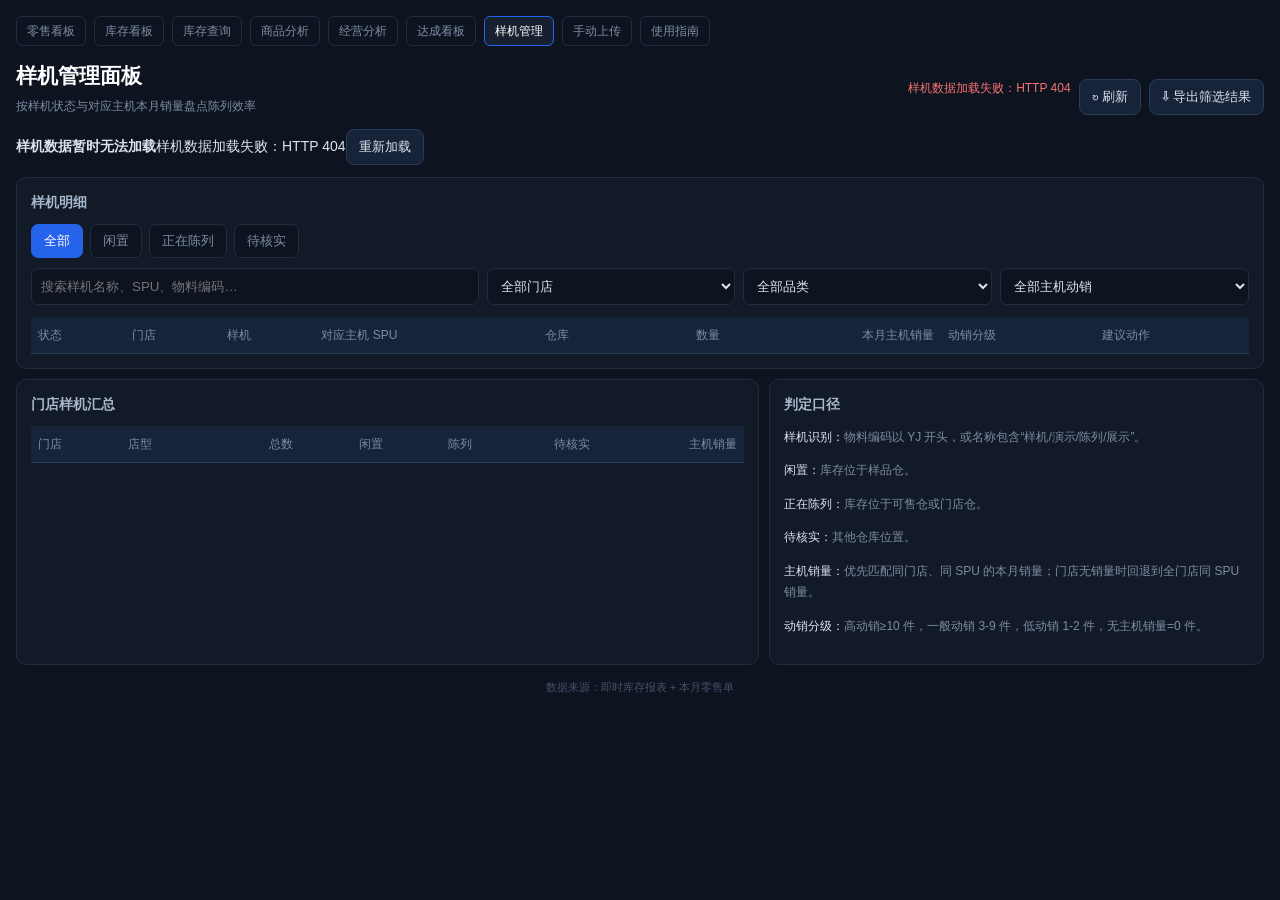
==== demo.html @ ee885b03 "Publish demo management dashboard" ====
<!doctype html>
<html lang="zh-CN">
<head>
<meta charset="utf-8"><meta name="viewport" content="width=device-width,initial-scale=1">
<title>样机管理看板</title>
<style>
*{box-sizing:border-box}body{margin:0;padding:16px;background:#0d1420;color:#dbe4f0;font:14px/1.5 "Microsoft YaHei","PingFang SC",sans-serif}.wrap{max-width:1440px;margin:auto}.nav{display:flex;gap:8px;flex-wrap:wrap;margin-bottom:14px}.nav a{color:#7d8ca3;text-decoration:none;padding:5px 10px;border:1px solid #1f2c42;border-radius:6px;font-size:12px}.nav a.cur,.nav a:hover{color:#fff;background:#16202f;border-color:#2563eb}.header{display:flex;justify-content:space-between;align-items:flex-end;gap:14px;flex-wrap:wrap;margin-bottom:14px}.header h1{margin:0;color:#fff;font-size:21px}.sub{color:#7d8ca3;font-size:12px;margin-top:5px}.actions{display:flex;gap:8px;flex-wrap:wrap}.btn{border:1px solid #2a3b55;background:#172338;color:#dbe4f0;border-radius:8px;padding:8px 12px;cursor:pointer}.btn:hover{border-color:#60a5fa;color:#fff}.kpis{display:grid;grid-template-columns:repeat(5,1fr);gap:10px;margin-bottom:12px}.kpi,.card{background:#121a28;border:1px solid #1f2c42;border-radius:10px}.kpi{padding:12px 14px}.kpi .label{color:#7d8ca3;font-size:12px}.kpi .value{color:#fff;font-size:24px;font-weight:700;margin-top:3px}.kpi .note{color:#5c6b82;font-size:11px}.idle{color:#f59e0b!important}.display{color:#34d399!important}.verify{color:#f87171!important}.card{padding:14px;margin-top:10px}.card h2{font-size:14px;color:#a8b8cc;margin:0 0 11px}.tools{display:grid;grid-template-columns:1.8fr 1fr 1fr 1fr;gap:8px;margin-bottom:12px}.tools input,.tools select{width:100%;background:#0d1420;color:#dbe4f0;border:1px solid #1f2c42;border-radius:7px;padding:9px;outline:none}.tools input:focus,.tools select:focus{border-color:#2563eb}.tabs{display:flex;gap:7px;flex-wrap:wrap;margin-bottom:10px}.tabs button{background:#0d1420;color:#7d8ca3;border:1px solid #1f2c42;border-radius:7px;padding:7px 12px;cursor:pointer}.tabs button.active{background:#2563eb;border-color:#2563eb;color:#fff}.status{font-size:12px;color:#7d8ca3;margin-left:auto}.table-wrap{overflow:auto;max-height:620px}table{width:100%;border-collapse:collapse;min-width:960px;font-size:12px}th{position:sticky;top:0;background:#172338;color:#7d8ca3;font-weight:400;text-align:left;padding:9px 7px;border-bottom:1px solid #2a3b55;white-space:nowrap}td{padding:8px 7px;border-bottom:1px solid #182234;color:#c4d0e0;vertical-align:top}td.num,th.num{text-align:right;font-variant-numeric:tabular-nums}.pill{display:inline-block;border-radius:999px;padding:2px 7px;font-size:11px;white-space:nowrap}.pill.idle{background:#4a3312}.pill.display{background:#123e35}.pill.verify{background:#4a2025}.action{color:#f2bc6b}.action.good{color:#7ee2bf}.summary-grid{display:grid;grid-template-columns:1.5fr 1fr;gap:10px}.summary-table{min-width:600px}.empty{text-align:center;color:#7d8ca3;padding:28px}.hidden{display:none!important}.rules{color:#7d8ca3;font-size:12px;line-height:1.8}.rules b{color:#dbe4f0;font-weight:500}.foot{color:#43516a;text-align:center;font-size:11px;margin:14px 0}.error{color:#f87171}.loading{color:#60a5fa}@media(max-width:900px){.kpis{grid-template-columns:repeat(3,1fr)}.tools{grid-template-columns:1fr 1fr}.summary-grid{grid-template-columns:1fr}}@media(max-width:560px){body{padding:10px}.kpis{grid-template-columns:repeat(2,1fr)}.tools{grid-template-columns:1fr}.header h1{font-size:18px}}
</style>
</head>
<body><main class="wrap">
<nav class="nav">
  <a href="index.html">零售看板</a><a href="inventory.html">库存看板</a><a href="stock.html">库存查询</a><a href="product.html">商品分析</a><a href="insights.html">经营分析</a><a href="target.html">达成看板</a><a href="demo.html" class="cur">样机管理</a><a href="upload.html">手动上传</a><a href="guide.html">使用指南</a>
</nav>
<header class="header"><div><h1>样机管理面板</h1><div class="sub">按样机状态与对应主机本月销量盘点陈列效率</div></div><div class="actions"><span class="status" id="status">正在加载样机数据…</span><button class="btn" id="refresh" type="button">↻ 刷新</button><button class="btn" id="export" type="button">⇩ 导出筛选结果</button></div></header>
<div class="loading-panel" id="loadingPanel"><strong id="loadingTitle">正在加载样机数据</strong><span id="loadingText">首次加载需要读取样机明细，完成后浏览器会缓存数据。</span><button class="btn" id="retryLoad" type="button">重新加载</button></div><section class="kpis" id="kpis"></section>
<section class="card"><h2>样机明细</h2><div class="tabs" role="group" aria-label="样机状态"><button class="active" data-state="全部" type="button">全部</button><button data-state="闲置" type="button">闲置</button><button data-state="正在陈列" type="button">正在陈列</button><button data-state="待核实" type="button">待核实</button><span class="status" id="count"></span></div><div class="tools"><input id="search" type="search" placeholder="搜索样机名称、SPU、物料编码…"><select id="store"><option value="">全部门店</option></select><select id="cat"><option value="">全部品类</option></select><select id="salesClass"><option value="">全部主机动销</option><option>高动销</option><option>一般动销</option><option>低动销</option><option>无主机销量</option></select></div><div class="table-wrap"><table><thead><tr><th>状态</th><th>门店</th><th>样机</th><th>对应主机 SPU</th><th>仓库</th><th class="num">数量</th><th class="num">本月主机销量</th><th>动销分级</th><th>建议动作</th></tr></thead><tbody id="rows"></tbody></table><div class="empty hidden" id="empty">没有符合条件的样机。</div></div></section>
<section class="summary-grid"><section class="card"><h2>门店样机汇总</h2><div class="table-wrap"><table class="summary-table"><thead><tr><th>门店</th><th>店型</th><th class="num">总数</th><th class="num">闲置</th><th class="num">陈列</th><th class="num">待核实</th><th class="num">主机销量</th></tr></thead><tbody id="storeRows"></tbody></table></div></section><section class="card"><h2>判定口径</h2><div class="rules"><p><b>样机识别：</b>物料编码以 YJ 开头，或名称包含“样机/演示/陈列/展示”。</p><p><b>闲置：</b>库存位于样品仓。</p><p><b>正在陈列：</b>库存位于可售仓或门店仓。</p><p><b>待核实：</b>其他仓库位置。</p><p><b>主机销量：</b>优先匹配同门店、同 SPU 的本月销量；门店无销量时回退到全门店同 SPU 销量。</p><p><b>动销分级：</b>高动销≥10 件，一般动销 3-9 件，低动销 1-2 件，无主机销量=0 件。</p></div></section></section>
<div class="foot" id="foot">数据来源：即时库存报表 + 本月零售单</div>
</main>
<script>
let DATA=null, state='全部';
const $=s=>document.querySelector(s);
const esc=v=>String(v??'').replace(/[&<>"']/g,c=>({'&':'&amp;','<':'&lt;','>':'&gt;','"':'&quot;',"'":'&#39;'}[c]));
function stateClass(v){return v==='闲置'?'idle':v==='正在陈列'?'display':'verify'}
function renderKpis(){const k=DATA.kpi; $('#kpis').innerHTML=[['样机总数',k.样机总数,'当前库存样机'],['闲置样机数',k.闲置样机数,'位于样品仓','idle'],['正在陈列',k.陈列样机数,'位于可售仓/门店仓','display'],['待核实',k.待核实样机数,'仓库位置需确认','verify'],['涉及门店',k.涉及门店数,'有样机记录的门店']].map(x=>`<div class="kpi"><div class="label">${x[0]}</div><div class="value ${x[3]||''}">${x[1].toLocaleString()}</div><div class="note">${x[2]}</div></div>`).join('')}
function filtered(){const q=$('#search').value.trim().toLowerCase(), st=$('#store').value, cat=$('#cat').value, sc=$('#salesClass').value; return DATA.rows.filter(r=>(state==='全部'||r.state===state)&&(!st||r.store===st)&&(!cat||r.cat===cat)&&(!sc||r.salesClass===sc)&&(!q||[r.store,r.name,r.sku,r.hostSpu,r.warehouse].join(' ').toLowerCase().includes(q)))}
function renderRows(){const list=filtered(); $('#count').textContent=`${list.length} 条明细`; $('#rows').innerHTML=list.map(r=>`<tr><td><span class="pill ${stateClass(r.state)}">${esc(r.state)}</span></td><td>${esc(r.store)}<br><small>${esc(r.storeType)}</small></td><td title="${esc(r.sku)}">${esc(r.name)}<br><small>${esc(r.sku)}</small></td><td>${esc(r.hostSpu)}<br><small>${esc(r.cat)}</small></td><td>${esc(r.warehouse)}</td><td class="num">${r.qty}</td><td class="num">${r.hostSalesMtd.toLocaleString()}</td><td>${esc(r.salesClass)}</td><td class="action ${r.action==='保持观察'?'good':''}">${esc(r.action)}</td></tr>`).join(''); $('#empty').classList.toggle('hidden',list.length>0)}
function renderStoreSummary(){const list=DATA.storeSummary.filter(r=>!$('#store').value||r.store===$('#store').value); $('#storeRows').innerHTML=list.map(r=>`<tr><td>${esc(r.store)}</td><td>${esc(r.storeType)}</td><td class="num">${r.total}</td><td class="num idle">${r.idle}</td><td class="num display">${r.display}</td><td class="num verify">${r.verify}</td><td class="num">${r.hostSales.toLocaleString()}</td></tr>`).join('')||'<tr><td colspan="7" class="empty">暂无门店汇总</td></tr>'}
function setupFilters(){const stores=[...new Set(DATA.rows.map(r=>r.store))].sort(), cats=[...new Set(DATA.rows.map(r=>r.cat))].sort(); stores.forEach(v=>$('#store').insertAdjacentHTML('beforeend',`<option value="${esc(v)}">${esc(v)}</option>`)); cats.forEach(v=>$('#cat').insertAdjacentHTML('beforeend',`<option value="${esc(v)}">${esc(v)}</option>`)); document.querySelectorAll('[data-state]').forEach(b=>b.onclick=()=>{state=b.dataset.state;document.querySelectorAll('[data-state]').forEach(x=>x.classList.toggle('active',x===b));renderRows()}); ['search','store','cat','salesClass'].forEach(id=>$('#'+id).oninput=$('#'+id).onchange=()=>{renderRows();renderStoreSummary()})}
function exportRows(){const list=filtered();if(!list.length){alert('当前筛选没有数据');return}const cols=['状态','门店','店型','样机名称','物料编码','对应主机SPU','仓库','数量','本月主机销量','动销分级','建议动作'];const lines=[cols,...list.map(r=>[r.state,r.store,r.storeType,r.name,r.sku,r.hostSpu,r.warehouse,r.qty,r.hostSalesMtd,r.salesClass,r.action])].map(row=>row.map(v=>`"${String(v??'').replaceAll('"','""')}"`).join(','));const a=document.createElement('a');a.href=URL.createObjectURL(new Blob(['\\ufeff'+lines.join('\\n')],{type:'text/csv;charset=utf-8'}));a.download='样机管理筛选结果.csv';a.click()}
async function load(){const status=$('#status'),panel=$('#loadingPanel'),title=$('#loadingTitle'),text=$('#loadingText'),retry=$('#retryLoad');status.textContent='正在加载样机数据…';status.className='status loading';panel.style.display='block';title.textContent='正在加载样机数据';text.textContent='首次加载需要读取样机明细，完成后浏览器会缓存数据。';retry.style.display='none';const controller=new AbortController(),timer=setTimeout(()=>controller.abort(),60000);try{const r=await fetch('demo.json',{cache:'no-cache',signal:controller.signal});if(!r.ok)throw Error('HTTP '+r.status);DATA=await r.json();renderKpis();setupFilters();renderRows();renderStoreSummary();$('#foot').textContent=`库存快照：${DATA.snapshotAt} ｜ 销量周期：${DATA.period} ｜ 样机识别 ${DATA.rows.length} 条`;status.textContent='数据已更新';status.className='status';panel.style.display='none'}catch(e){const msg=e.name==='AbortError'?'数据加载超时，请检查中转服务后重试':('样机数据加载失败：'+e.message);status.textContent=msg;status.className='status error';title.textContent='样机数据暂时无法加载';text.textContent=msg;retry.style.display='inline-block'}finally{clearTimeout(timer)}}
$('#refresh').onclick=load;$('#retryLoad').onclick=load;$('#export').onclick=exportRows;load();
</script>
</body></html>
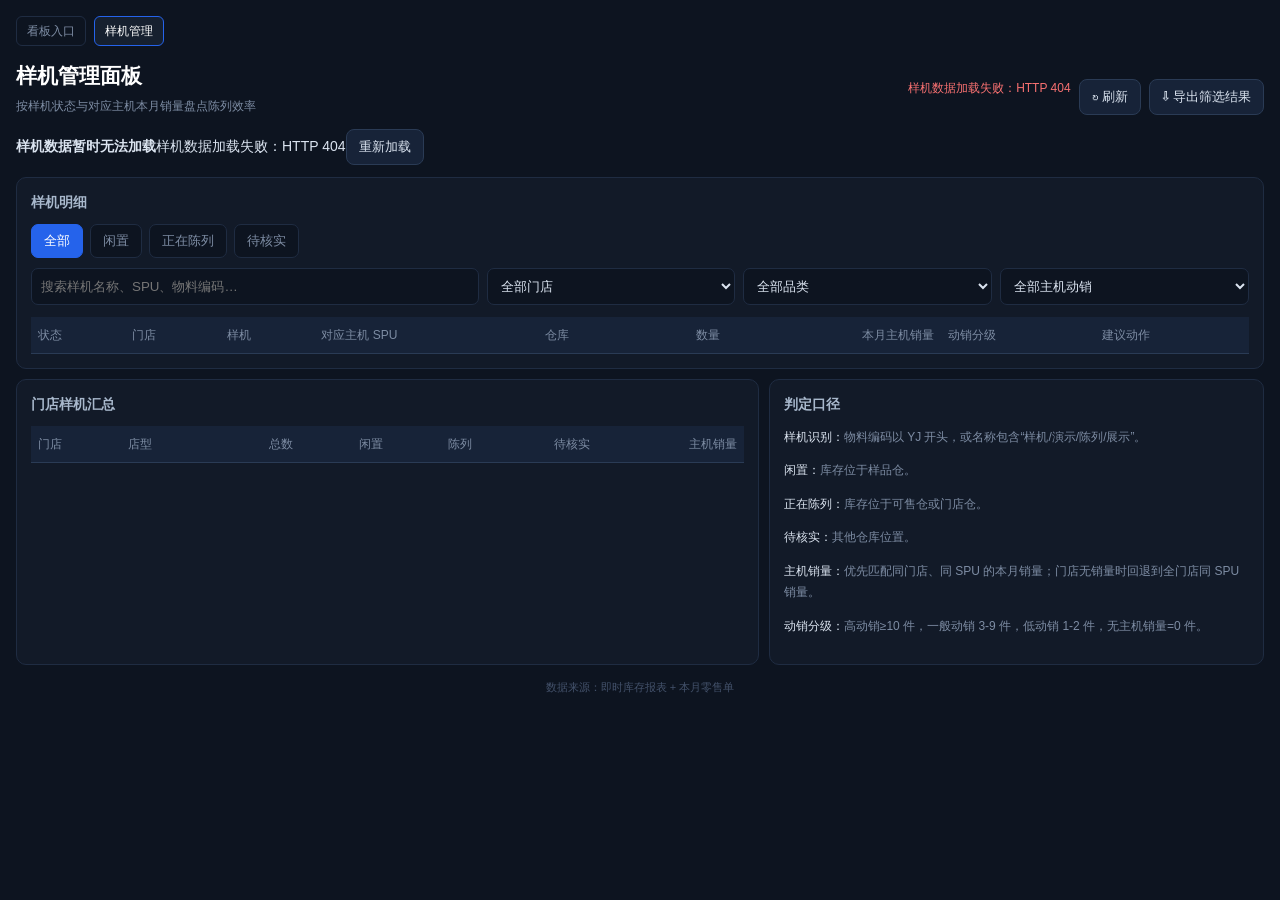
==== commit c4bec2dd: "Fix demo navigation and export" ====
--- a/demo.html
+++ b/demo.html
@@ -9,7 +9,7 @@
 </head>
 <body><main class="wrap">
 <nav class="nav">
-  <a href="index.html">零售看板</a><a href="inventory.html">库存看板</a><a href="stock.html">库存查询</a><a href="product.html">商品分析</a><a href="insights.html">经营分析</a><a href="target.html">达成看板</a><a href="demo.html" class="cur">样机管理</a><a href="upload.html">手动上传</a><a href="guide.html">使用指南</a>
+  <a href="index.html">看板入口</a><a href="demo.html" class="cur">样机管理</a>
 </nav>
 <header class="header"><div><h1>样机管理面板</h1><div class="sub">按样机状态与对应主机本月销量盘点陈列效率</div></div><div class="actions"><span class="status" id="status">正在加载样机数据…</span><button class="btn" id="refresh" type="button">↻ 刷新</button><button class="btn" id="export" type="button">⇩ 导出筛选结果</button></div></header>
 <div class="loading-panel" id="loadingPanel"><strong id="loadingTitle">正在加载样机数据</strong><span id="loadingText">首次加载需要读取样机明细，完成后浏览器会缓存数据。</span><button class="btn" id="retryLoad" type="button">重新加载</button></div><section class="kpis" id="kpis"></section>
@@ -27,7 +27,7 @@
 function renderRows(){const list=filtered(); $('#count').textContent=`${list.length} 条明细`; $('#rows').innerHTML=list.map(r=>`<tr><td><span class="pill ${stateClass(r.state)}">${esc(r.state)}</span></td><td>${esc(r.store)}<br><small>${esc(r.storeType)}</small></td><td title="${esc(r.sku)}">${esc(r.name)}<br><small>${esc(r.sku)}</small></td><td>${esc(r.hostSpu)}<br><small>${esc(r.cat)}</small></td><td>${esc(r.warehouse)}</td><td class="num">${r.qty}</td><td class="num">${r.hostSalesMtd.toLocaleString()}</td><td>${esc(r.salesClass)}</td><td class="action ${r.action==='保持观察'?'good':''}">${esc(r.action)}</td></tr>`).join(''); $('#empty').classList.toggle('hidden',list.length>0)}
 function renderStoreSummary(){const list=DATA.storeSummary.filter(r=>!$('#store').value||r.store===$('#store').value); $('#storeRows').innerHTML=list.map(r=>`<tr><td>${esc(r.store)}</td><td>${esc(r.storeType)}</td><td class="num">${r.total}</td><td class="num idle">${r.idle}</td><td class="num display">${r.display}</td><td class="num verify">${r.verify}</td><td class="num">${r.hostSales.toLocaleString()}</td></tr>`).join('')||'<tr><td colspan="7" class="empty">暂无门店汇总</td></tr>'}
 function setupFilters(){const stores=[...new Set(DATA.rows.map(r=>r.store))].sort(), cats=[...new Set(DATA.rows.map(r=>r.cat))].sort(); stores.forEach(v=>$('#store').insertAdjacentHTML('beforeend',`<option value="${esc(v)}">${esc(v)}</option>`)); cats.forEach(v=>$('#cat').insertAdjacentHTML('beforeend',`<option value="${esc(v)}">${esc(v)}</option>`)); document.querySelectorAll('[data-state]').forEach(b=>b.onclick=()=>{state=b.dataset.state;document.querySelectorAll('[data-state]').forEach(x=>x.classList.toggle('active',x===b));renderRows()}); ['search','store','cat','salesClass'].forEach(id=>$('#'+id).oninput=$('#'+id).onchange=()=>{renderRows();renderStoreSummary()})}
-function exportRows(){const list=filtered();if(!list.length){alert('当前筛选没有数据');return}const cols=['状态','门店','店型','样机名称','物料编码','对应主机SPU','仓库','数量','本月主机销量','动销分级','建议动作'];const lines=[cols,...list.map(r=>[r.state,r.store,r.storeType,r.name,r.sku,r.hostSpu,r.warehouse,r.qty,r.hostSalesMtd,r.salesClass,r.action])].map(row=>row.map(v=>`"${String(v??'').replaceAll('"','""')}"`).join(','));const a=document.createElement('a');a.href=URL.createObjectURL(new Blob(['\\ufeff'+lines.join('\\n')],{type:'text/csv;charset=utf-8'}));a.download='样机管理筛选结果.csv';a.click()}
+function exportRows(){const list=filtered();if(!list.length){alert('当前筛选没有数据');return}const cols=['状态','门店','店型','样机名称','物料编码','对应主机SPU','仓库','数量','本月主机销量','动销分级','建议动作'];const lines=[cols,...list.map(r=>[r.state,r.store,r.storeType,r.name,r.sku,r.hostSpu,r.warehouse,r.qty,r.hostSalesMtd,r.salesClass,r.action])].map(row=>row.map(v=>`"${String(v??'').replaceAll('"','""')}"`).join(','));const url=URL.createObjectURL(new Blob(['\\ufeff'+lines.join('\\n')],{type:'text/csv;charset=utf-8'}));const a=document.createElement('a');a.href=url;a.download='样机管理筛选结果.csv';document.body.appendChild(a);a.click();a.remove();setTimeout(()=>URL.revokeObjectURL(url),1000)}
 async function load(){const status=$('#status'),panel=$('#loadingPanel'),title=$('#loadingTitle'),text=$('#loadingText'),retry=$('#retryLoad');status.textContent='正在加载样机数据…';status.className='status loading';panel.style.display='block';title.textContent='正在加载样机数据';text.textContent='首次加载需要读取样机明细，完成后浏览器会缓存数据。';retry.style.display='none';const controller=new AbortController(),timer=setTimeout(()=>controller.abort(),60000);try{const r=await fetch('demo.json',{cache:'no-cache',signal:controller.signal});if(!r.ok)throw Error('HTTP '+r.status);DATA=await r.json();renderKpis();setupFilters();renderRows();renderStoreSummary();$('#foot').textContent=`库存快照：${DATA.snapshotAt} ｜ 销量周期：${DATA.period} ｜ 样机识别 ${DATA.rows.length} 条`;status.textContent='数据已更新';status.className='status';panel.style.display='none'}catch(e){const msg=e.name==='AbortError'?'数据加载超时，请检查中转服务后重试':('样机数据加载失败：'+e.message);status.textContent=msg;status.className='status error';title.textContent='样机数据暂时无法加载';text.textContent=msg;retry.style.display='inline-block'}finally{clearTimeout(timer)}}
 $('#refresh').onclick=load;$('#retryLoad').onclick=load;$('#export').onclick=exportRows;load();
 </script>
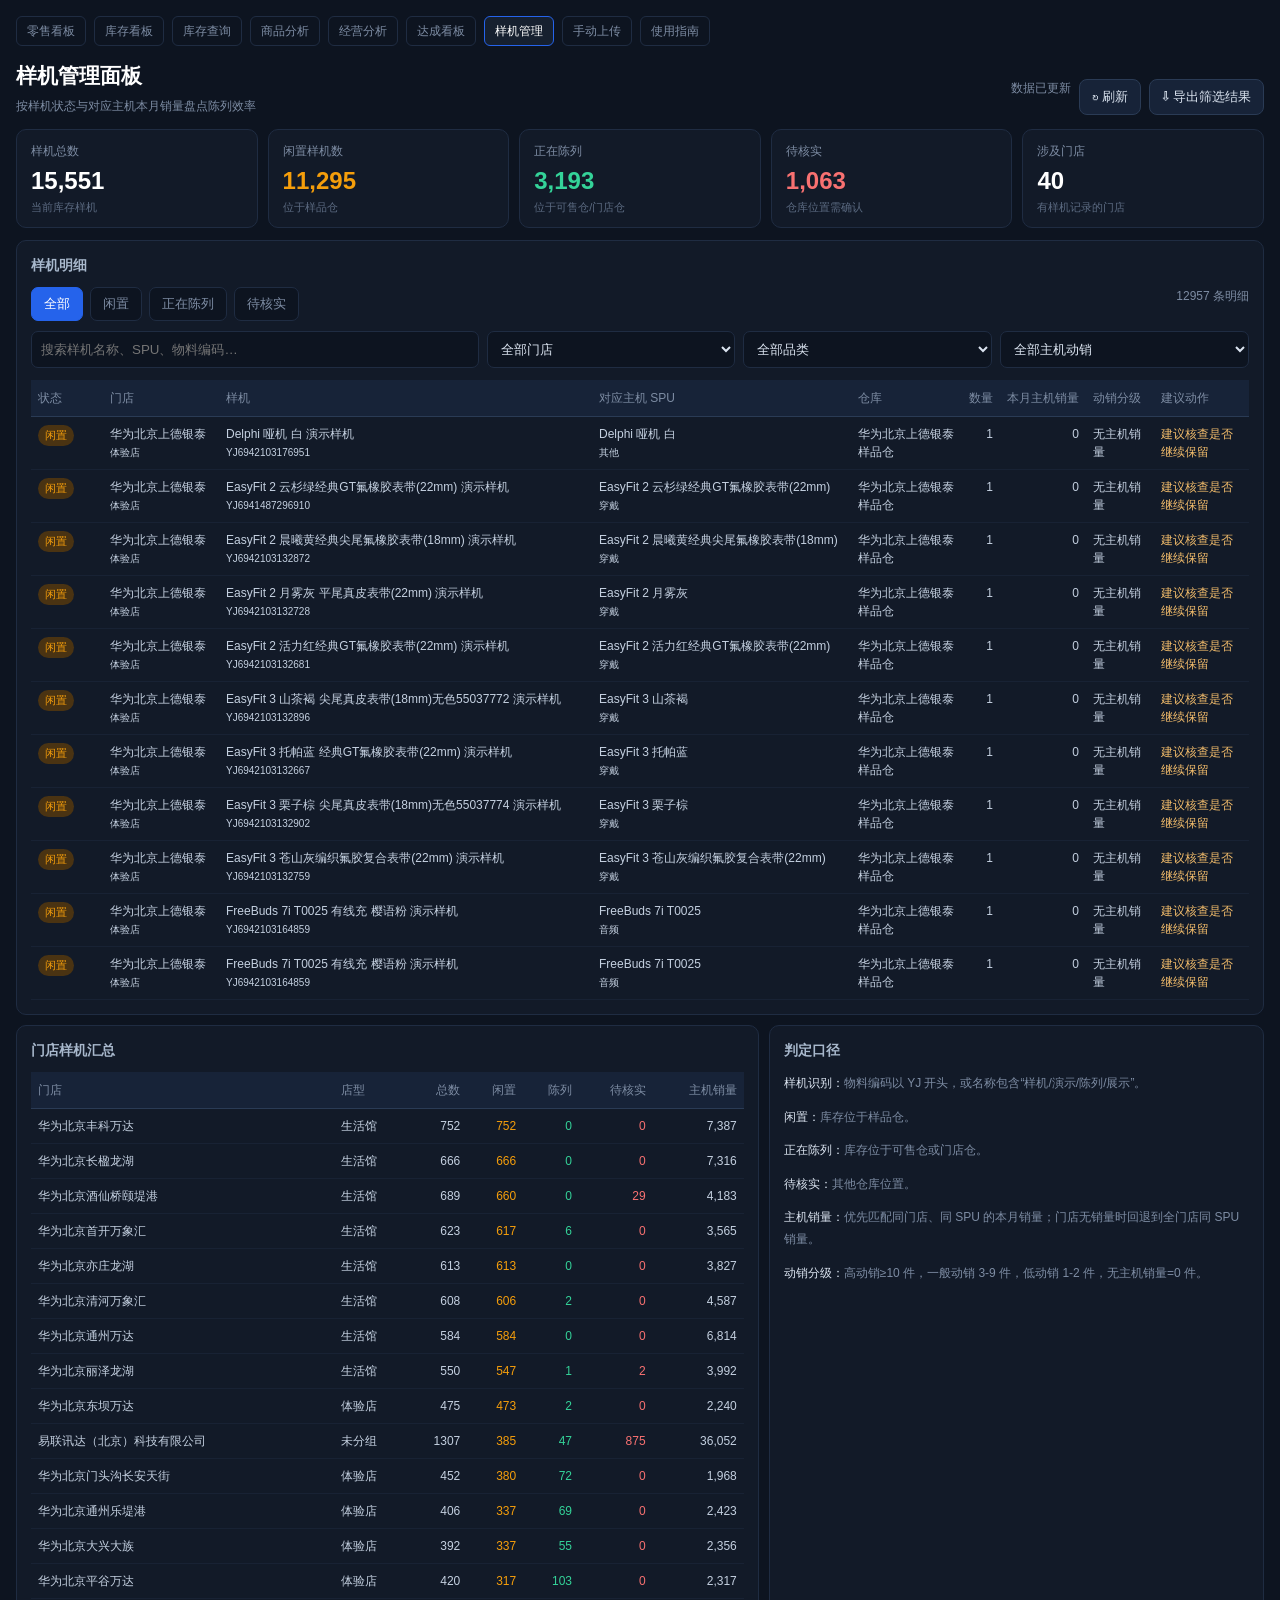
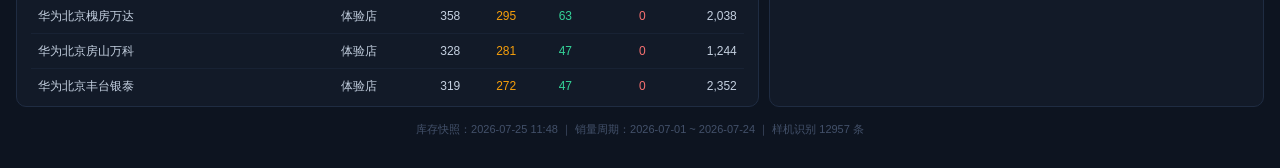
==== commit 12aeffb5: "Publish stable static dashboard snapshot" ====
--- a/demo.html
+++ b/demo.html
@@ -9,7 +9,7 @@
 </head>
 <body><main class="wrap">
 <nav class="nav">
-  <a href="index.html">看板入口</a><a href="demo.html" class="cur">样机管理</a>
+  <a href="index.html">零售看板</a><a href="inventory.html">库存看板</a><a href="stock.html">库存查询</a><a href="product.html">商品分析</a><a href="insights.html">经营分析</a><a href="target.html">达成看板</a><a href="demo.html" class="cur">样机管理</a><a href="upload.html">手动上传</a><a href="guide.html">使用指南</a>
 </nav>
 <header class="header"><div><h1>样机管理面板</h1><div class="sub">按样机状态与对应主机本月销量盘点陈列效率</div></div><div class="actions"><span class="status" id="status">正在加载样机数据…</span><button class="btn" id="refresh" type="button">↻ 刷新</button><button class="btn" id="export" type="button">⇩ 导出筛选结果</button></div></header>
 <div class="loading-panel" id="loadingPanel"><strong id="loadingTitle">正在加载样机数据</strong><span id="loadingText">首次加载需要读取样机明细，完成后浏览器会缓存数据。</span><button class="btn" id="retryLoad" type="button">重新加载</button></div><section class="kpis" id="kpis"></section>
@@ -27,7 +27,7 @@
 function renderRows(){const list=filtered(); $('#count').textContent=`${list.length} 条明细`; $('#rows').innerHTML=list.map(r=>`<tr><td><span class="pill ${stateClass(r.state)}">${esc(r.state)}</span></td><td>${esc(r.store)}<br><small>${esc(r.storeType)}</small></td><td title="${esc(r.sku)}">${esc(r.name)}<br><small>${esc(r.sku)}</small></td><td>${esc(r.hostSpu)}<br><small>${esc(r.cat)}</small></td><td>${esc(r.warehouse)}</td><td class="num">${r.qty}</td><td class="num">${r.hostSalesMtd.toLocaleString()}</td><td>${esc(r.salesClass)}</td><td class="action ${r.action==='保持观察'?'good':''}">${esc(r.action)}</td></tr>`).join(''); $('#empty').classList.toggle('hidden',list.length>0)}
 function renderStoreSummary(){const list=DATA.storeSummary.filter(r=>!$('#store').value||r.store===$('#store').value); $('#storeRows').innerHTML=list.map(r=>`<tr><td>${esc(r.store)}</td><td>${esc(r.storeType)}</td><td class="num">${r.total}</td><td class="num idle">${r.idle}</td><td class="num display">${r.display}</td><td class="num verify">${r.verify}</td><td class="num">${r.hostSales.toLocaleString()}</td></tr>`).join('')||'<tr><td colspan="7" class="empty">暂无门店汇总</td></tr>'}
 function setupFilters(){const stores=[...new Set(DATA.rows.map(r=>r.store))].sort(), cats=[...new Set(DATA.rows.map(r=>r.cat))].sort(); stores.forEach(v=>$('#store').insertAdjacentHTML('beforeend',`<option value="${esc(v)}">${esc(v)}</option>`)); cats.forEach(v=>$('#cat').insertAdjacentHTML('beforeend',`<option value="${esc(v)}">${esc(v)}</option>`)); document.querySelectorAll('[data-state]').forEach(b=>b.onclick=()=>{state=b.dataset.state;document.querySelectorAll('[data-state]').forEach(x=>x.classList.toggle('active',x===b));renderRows()}); ['search','store','cat','salesClass'].forEach(id=>$('#'+id).oninput=$('#'+id).onchange=()=>{renderRows();renderStoreSummary()})}
-function exportRows(){const list=filtered();if(!list.length){alert('当前筛选没有数据');return}const cols=['状态','门店','店型','样机名称','物料编码','对应主机SPU','仓库','数量','本月主机销量','动销分级','建议动作'];const lines=[cols,...list.map(r=>[r.state,r.store,r.storeType,r.name,r.sku,r.hostSpu,r.warehouse,r.qty,r.hostSalesMtd,r.salesClass,r.action])].map(row=>row.map(v=>`"${String(v??'').replaceAll('"','""')}"`).join(','));const url=URL.createObjectURL(new Blob(['\\ufeff'+lines.join('\\n')],{type:'text/csv;charset=utf-8'}));const a=document.createElement('a');a.href=url;a.download='样机管理筛选结果.csv';document.body.appendChild(a);a.click();a.remove();setTimeout(()=>URL.revokeObjectURL(url),1000)}
+function exportRows(){const list=filtered();if(!list.length){alert('当前筛选没有数据');return}const cols=['状态','门店','店型','样机名称','物料编码','对应主机SPU','仓库','数量','本月主机销量','动销分级','建议动作'];const lines=[cols,...list.map(r=>[r.state,r.store,r.storeType,r.name,r.sku,r.hostSpu,r.warehouse,r.qty,r.hostSalesMtd,r.salesClass,r.action])].map(row=>row.map(v=>`"${String(v??'').replaceAll('"','""')}"`).join(','));const a=document.createElement('a');a.href=URL.createObjectURL(new Blob(['\\ufeff'+lines.join('\\n')],{type:'text/csv;charset=utf-8'}));a.download='样机管理筛选结果.csv';a.click()}
 async function load(){const status=$('#status'),panel=$('#loadingPanel'),title=$('#loadingTitle'),text=$('#loadingText'),retry=$('#retryLoad');status.textContent='正在加载样机数据…';status.className='status loading';panel.style.display='block';title.textContent='正在加载样机数据';text.textContent='首次加载需要读取样机明细，完成后浏览器会缓存数据。';retry.style.display='none';const controller=new AbortController(),timer=setTimeout(()=>controller.abort(),60000);try{const r=await fetch('demo.json',{cache:'no-cache',signal:controller.signal});if(!r.ok)throw Error('HTTP '+r.status);DATA=await r.json();renderKpis();setupFilters();renderRows();renderStoreSummary();$('#foot').textContent=`库存快照：${DATA.snapshotAt} ｜ 销量周期：${DATA.period} ｜ 样机识别 ${DATA.rows.length} 条`;status.textContent='数据已更新';status.className='status';panel.style.display='none'}catch(e){const msg=e.name==='AbortError'?'数据加载超时，请检查中转服务后重试':('样机数据加载失败：'+e.message);status.textContent=msg;status.className='status error';title.textContent='样机数据暂时无法加载';text.textContent=msg;retry.style.display='inline-block'}finally{clearTimeout(timer)}}
 $('#refresh').onclick=load;$('#retryLoad').onclick=load;$('#export').onclick=exportRows;load();
 </script>
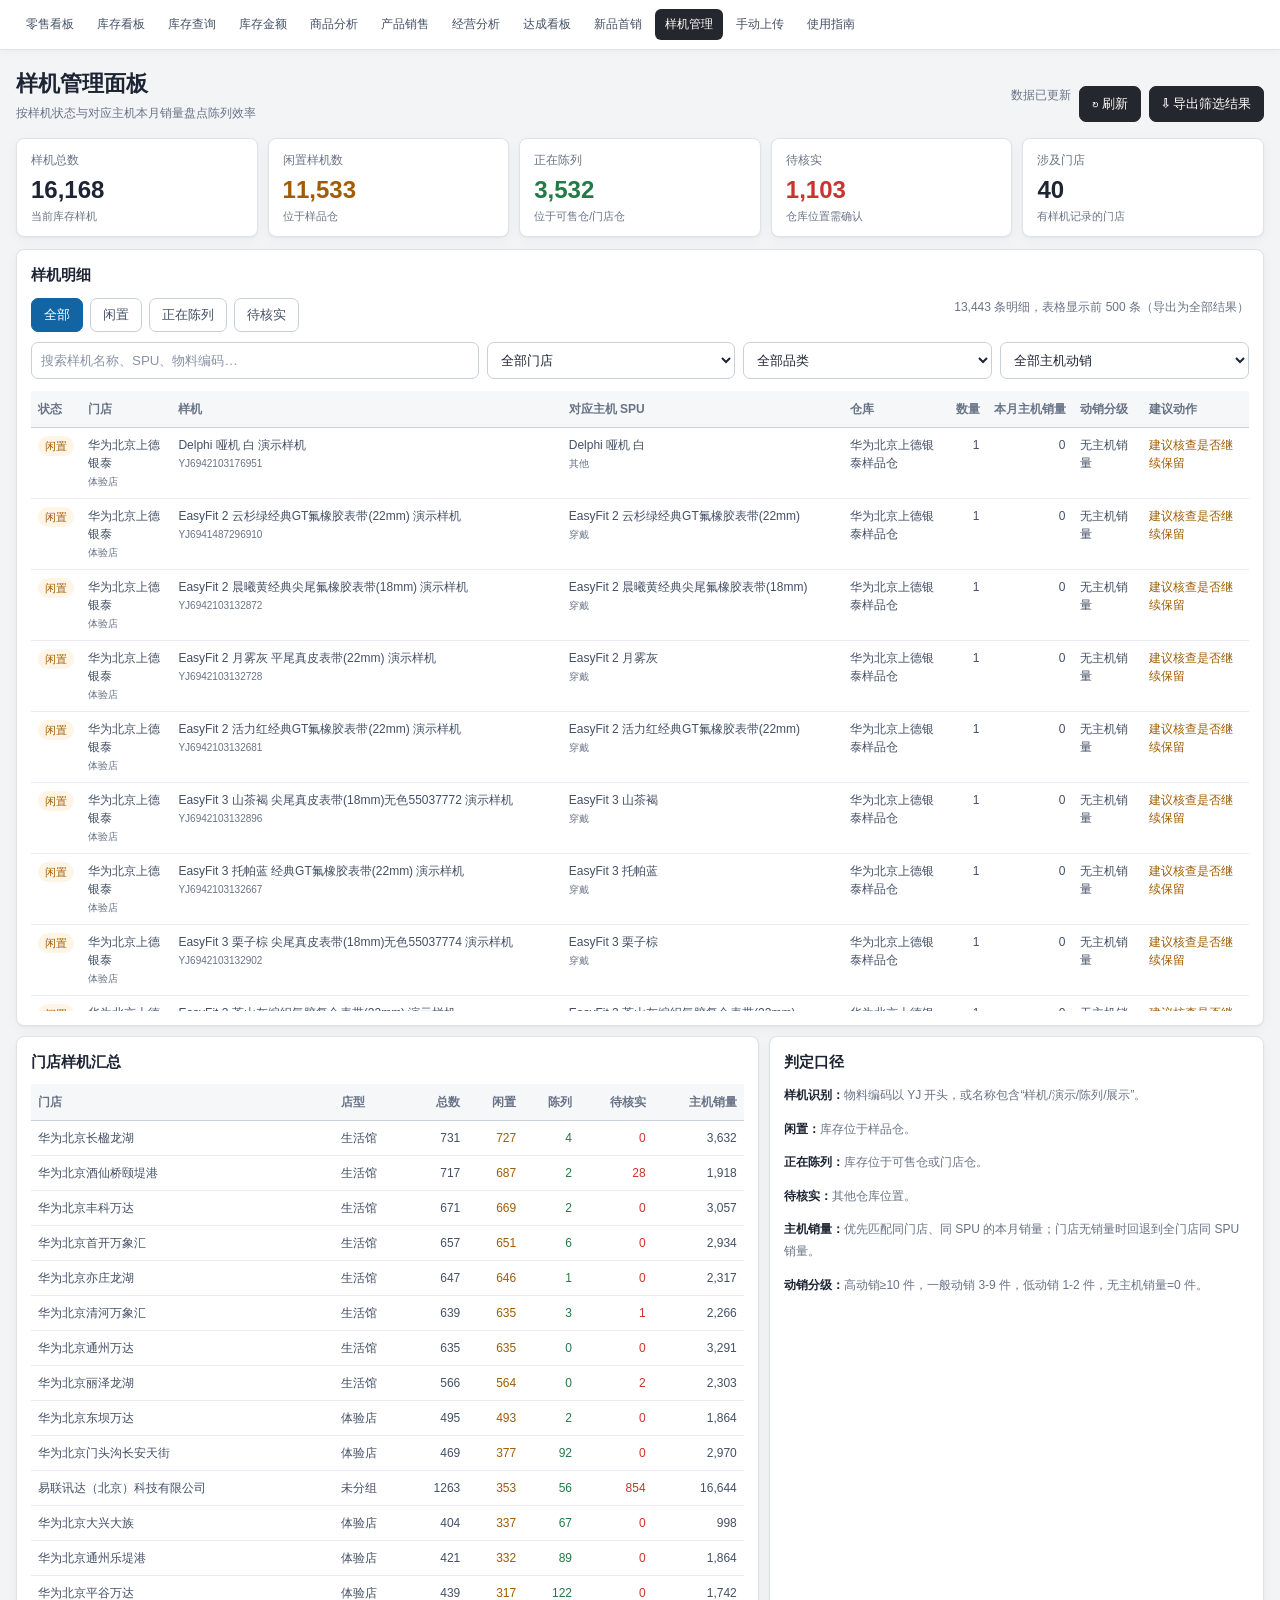
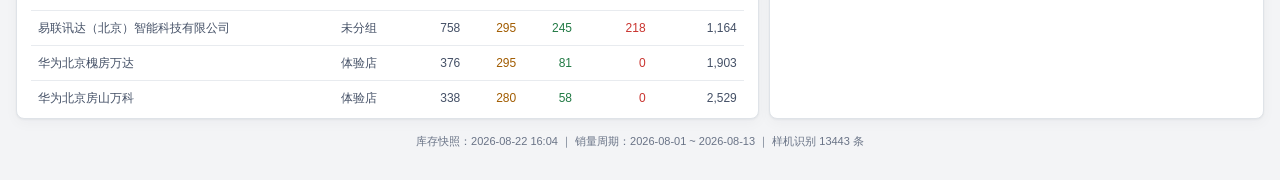
==== commit d5b1b287: "Publish current dashboard as stable read-only site" ====
--- a/demo.html
+++ b/demo.html
@@ -1,34 +1,37 @@
-<!doctype html>
-<html lang="zh-CN">
-<head>
-<meta charset="utf-8"><meta name="viewport" content="width=device-width,initial-scale=1">
-<title>样机管理看板</title>
-<style>
-*{box-sizing:border-box}body{margin:0;padding:16px;background:#0d1420;color:#dbe4f0;font:14px/1.5 "Microsoft YaHei","PingFang SC",sans-serif}.wrap{max-width:1440px;margin:auto}.nav{display:flex;gap:8px;flex-wrap:wrap;margin-bottom:14px}.nav a{color:#7d8ca3;text-decoration:none;padding:5px 10px;border:1px solid #1f2c42;border-radius:6px;font-size:12px}.nav a.cur,.nav a:hover{color:#fff;background:#16202f;border-color:#2563eb}.header{display:flex;justify-content:space-between;align-items:flex-end;gap:14px;flex-wrap:wrap;margin-bottom:14px}.header h1{margin:0;color:#fff;font-size:21px}.sub{color:#7d8ca3;font-size:12px;margin-top:5px}.actions{display:flex;gap:8px;flex-wrap:wrap}.btn{border:1px solid #2a3b55;background:#172338;color:#dbe4f0;border-radius:8px;padding:8px 12px;cursor:pointer}.btn:hover{border-color:#60a5fa;color:#fff}.kpis{display:grid;grid-template-columns:repeat(5,1fr);gap:10px;margin-bottom:12px}.kpi,.card{background:#121a28;border:1px solid #1f2c42;border-radius:10px}.kpi{padding:12px 14px}.kpi .label{color:#7d8ca3;font-size:12px}.kpi .value{color:#fff;font-size:24px;font-weight:700;margin-top:3px}.kpi .note{color:#5c6b82;font-size:11px}.idle{color:#f59e0b!important}.display{color:#34d399!important}.verify{color:#f87171!important}.card{padding:14px;margin-top:10px}.card h2{font-size:14px;color:#a8b8cc;margin:0 0 11px}.tools{display:grid;grid-template-columns:1.8fr 1fr 1fr 1fr;gap:8px;margin-bottom:12px}.tools input,.tools select{width:100%;background:#0d1420;color:#dbe4f0;border:1px solid #1f2c42;border-radius:7px;padding:9px;outline:none}.tools input:focus,.tools select:focus{border-color:#2563eb}.tabs{display:flex;gap:7px;flex-wrap:wrap;margin-bottom:10px}.tabs button{background:#0d1420;color:#7d8ca3;border:1px solid #1f2c42;border-radius:7px;padding:7px 12px;cursor:pointer}.tabs button.active{background:#2563eb;border-color:#2563eb;color:#fff}.status{font-size:12px;color:#7d8ca3;margin-left:auto}.table-wrap{overflow:auto;max-height:620px}table{width:100%;border-collapse:collapse;min-width:960px;font-size:12px}th{position:sticky;top:0;background:#172338;color:#7d8ca3;font-weight:400;text-align:left;padding:9px 7px;border-bottom:1px solid #2a3b55;white-space:nowrap}td{padding:8px 7px;border-bottom:1px solid #182234;color:#c4d0e0;vertical-align:top}td.num,th.num{text-align:right;font-variant-numeric:tabular-nums}.pill{display:inline-block;border-radius:999px;padding:2px 7px;font-size:11px;white-space:nowrap}.pill.idle{background:#4a3312}.pill.display{background:#123e35}.pill.verify{background:#4a2025}.action{color:#f2bc6b}.action.good{color:#7ee2bf}.summary-grid{display:grid;grid-template-columns:1.5fr 1fr;gap:10px}.summary-table{min-width:600px}.empty{text-align:center;color:#7d8ca3;padding:28px}.hidden{display:none!important}.rules{color:#7d8ca3;font-size:12px;line-height:1.8}.rules b{color:#dbe4f0;font-weight:500}.foot{color:#43516a;text-align:center;font-size:11px;margin:14px 0}.error{color:#f87171}.loading{color:#60a5fa}@media(max-width:900px){.kpis{grid-template-columns:repeat(3,1fr)}.tools{grid-template-columns:1fr 1fr}.summary-grid{grid-template-columns:1fr}}@media(max-width:560px){body{padding:10px}.kpis{grid-template-columns:repeat(2,1fr)}.tools{grid-template-columns:1fr}.header h1{font-size:18px}}
-</style>
-</head>
-<body><main class="wrap">
-<nav class="nav">
-  <a href="index.html">零售看板</a><a href="inventory.html">库存看板</a><a href="stock.html">库存查询</a><a href="product.html">商品分析</a><a href="insights.html">经营分析</a><a href="target.html">达成看板</a><a href="demo.html" class="cur">样机管理</a><a href="upload.html">手动上传</a><a href="guide.html">使用指南</a>
-</nav>
-<header class="header"><div><h1>样机管理面板</h1><div class="sub">按样机状态与对应主机本月销量盘点陈列效率</div></div><div class="actions"><span class="status" id="status">正在加载样机数据…</span><button class="btn" id="refresh" type="button">↻ 刷新</button><button class="btn" id="export" type="button">⇩ 导出筛选结果</button></div></header>
-<div class="loading-panel" id="loadingPanel"><strong id="loadingTitle">正在加载样机数据</strong><span id="loadingText">首次加载需要读取样机明细，完成后浏览器会缓存数据。</span><button class="btn" id="retryLoad" type="button">重新加载</button></div><section class="kpis" id="kpis"></section>
-<section class="card"><h2>样机明细</h2><div class="tabs" role="group" aria-label="样机状态"><button class="active" data-state="全部" type="button">全部</button><button data-state="闲置" type="button">闲置</button><button data-state="正在陈列" type="button">正在陈列</button><button data-state="待核实" type="button">待核实</button><span class="status" id="count"></span></div><div class="tools"><input id="search" type="search" placeholder="搜索样机名称、SPU、物料编码…"><select id="store"><option value="">全部门店</option></select><select id="cat"><option value="">全部品类</option></select><select id="salesClass"><option value="">全部主机动销</option><option>高动销</option><option>一般动销</option><option>低动销</option><option>无主机销量</option></select></div><div class="table-wrap"><table><thead><tr><th>状态</th><th>门店</th><th>样机</th><th>对应主机 SPU</th><th>仓库</th><th class="num">数量</th><th class="num">本月主机销量</th><th>动销分级</th><th>建议动作</th></tr></thead><tbody id="rows"></tbody></table><div class="empty hidden" id="empty">没有符合条件的样机。</div></div></section>
-<section class="summary-grid"><section class="card"><h2>门店样机汇总</h2><div class="table-wrap"><table class="summary-table"><thead><tr><th>门店</th><th>店型</th><th class="num">总数</th><th class="num">闲置</th><th class="num">陈列</th><th class="num">待核实</th><th class="num">主机销量</th></tr></thead><tbody id="storeRows"></tbody></table></div></section><section class="card"><h2>判定口径</h2><div class="rules"><p><b>样机识别：</b>物料编码以 YJ 开头，或名称包含“样机/演示/陈列/展示”。</p><p><b>闲置：</b>库存位于样品仓。</p><p><b>正在陈列：</b>库存位于可售仓或门店仓。</p><p><b>待核实：</b>其他仓库位置。</p><p><b>主机销量：</b>优先匹配同门店、同 SPU 的本月销量；门店无销量时回退到全门店同 SPU 销量。</p><p><b>动销分级：</b>高动销≥10 件，一般动销 3-9 件，低动销 1-2 件，无主机销量=0 件。</p></div></section></section>
-<div class="foot" id="foot">数据来源：即时库存报表 + 本月零售单</div>
-</main>
-<script>
-let DATA=null, state='全部';
-const $=s=>document.querySelector(s);
-const esc=v=>String(v??'').replace(/[&<>"']/g,c=>({'&':'&amp;','<':'&lt;','>':'&gt;','"':'&quot;',"'":'&#39;'}[c]));
-function stateClass(v){return v==='闲置'?'idle':v==='正在陈列'?'display':'verify'}
-function renderKpis(){const k=DATA.kpi; $('#kpis').innerHTML=[['样机总数',k.样机总数,'当前库存样机'],['闲置样机数',k.闲置样机数,'位于样品仓','idle'],['正在陈列',k.陈列样机数,'位于可售仓/门店仓','display'],['待核实',k.待核实样机数,'仓库位置需确认','verify'],['涉及门店',k.涉及门店数,'有样机记录的门店']].map(x=>`<div class="kpi"><div class="label">${x[0]}</div><div class="value ${x[3]||''}">${x[1].toLocaleString()}</div><div class="note">${x[2]}</div></div>`).join('')}
-function filtered(){const q=$('#search').value.trim().toLowerCase(), st=$('#store').value, cat=$('#cat').value, sc=$('#salesClass').value; return DATA.rows.filter(r=>(state==='全部'||r.state===state)&&(!st||r.store===st)&&(!cat||r.cat===cat)&&(!sc||r.salesClass===sc)&&(!q||[r.store,r.name,r.sku,r.hostSpu,r.warehouse].join(' ').toLowerCase().includes(q)))}
-function renderRows(){const list=filtered(); $('#count').textContent=`${list.length} 条明细`; $('#rows').innerHTML=list.map(r=>`<tr><td><span class="pill ${stateClass(r.state)}">${esc(r.state)}</span></td><td>${esc(r.store)}<br><small>${esc(r.storeType)}</small></td><td title="${esc(r.sku)}">${esc(r.name)}<br><small>${esc(r.sku)}</small></td><td>${esc(r.hostSpu)}<br><small>${esc(r.cat)}</small></td><td>${esc(r.warehouse)}</td><td class="num">${r.qty}</td><td class="num">${r.hostSalesMtd.toLocaleString()}</td><td>${esc(r.salesClass)}</td><td class="action ${r.action==='保持观察'?'good':''}">${esc(r.action)}</td></tr>`).join(''); $('#empty').classList.toggle('hidden',list.length>0)}
-function renderStoreSummary(){const list=DATA.storeSummary.filter(r=>!$('#store').value||r.store===$('#store').value); $('#storeRows').innerHTML=list.map(r=>`<tr><td>${esc(r.store)}</td><td>${esc(r.storeType)}</td><td class="num">${r.total}</td><td class="num idle">${r.idle}</td><td class="num display">${r.display}</td><td class="num verify">${r.verify}</td><td class="num">${r.hostSales.toLocaleString()}</td></tr>`).join('')||'<tr><td colspan="7" class="empty">暂无门店汇总</td></tr>'}
-function setupFilters(){const stores=[...new Set(DATA.rows.map(r=>r.store))].sort(), cats=[...new Set(DATA.rows.map(r=>r.cat))].sort(); stores.forEach(v=>$('#store').insertAdjacentHTML('beforeend',`<option value="${esc(v)}">${esc(v)}</option>`)); cats.forEach(v=>$('#cat').insertAdjacentHTML('beforeend',`<option value="${esc(v)}">${esc(v)}</option>`)); document.querySelectorAll('[data-state]').forEach(b=>b.onclick=()=>{state=b.dataset.state;document.querySelectorAll('[data-state]').forEach(x=>x.classList.toggle('active',x===b));renderRows()}); ['search','store','cat','salesClass'].forEach(id=>$('#'+id).oninput=$('#'+id).onchange=()=>{renderRows();renderStoreSummary()})}
-function exportRows(){const list=filtered();if(!list.length){alert('当前筛选没有数据');return}const cols=['状态','门店','店型','样机名称','物料编码','对应主机SPU','仓库','数量','本月主机销量','动销分级','建议动作'];const lines=[cols,...list.map(r=>[r.state,r.store,r.storeType,r.name,r.sku,r.hostSpu,r.warehouse,r.qty,r.hostSalesMtd,r.salesClass,r.action])].map(row=>row.map(v=>`"${String(v??'').replaceAll('"','""')}"`).join(','));const a=document.createElement('a');a.href=URL.createObjectURL(new Blob(['\\ufeff'+lines.join('\\n')],{type:'text/csv;charset=utf-8'}));a.download='样机管理筛选结果.csv';a.click()}
-async function load(){const status=$('#status'),panel=$('#loadingPanel'),title=$('#loadingTitle'),text=$('#loadingText'),retry=$('#retryLoad');status.textContent='正在加载样机数据…';status.className='status loading';panel.style.display='block';title.textContent='正在加载样机数据';text.textContent='首次加载需要读取样机明细，完成后浏览器会缓存数据。';retry.style.display='none';const controller=new AbortController(),timer=setTimeout(()=>controller.abort(),60000);try{const r=await fetch('demo.json',{cache:'no-cache',signal:controller.signal});if(!r.ok)throw Error('HTTP '+r.status);DATA=await r.json();renderKpis();setupFilters();renderRows();renderStoreSummary();$('#foot').textContent=`库存快照：${DATA.snapshotAt} ｜ 销量周期：${DATA.period} ｜ 样机识别 ${DATA.rows.length} 条`;status.textContent='数据已更新';status.className='status';panel.style.display='none'}catch(e){const msg=e.name==='AbortError'?'数据加载超时，请检查中转服务后重试':('样机数据加载失败：'+e.message);status.textContent=msg;status.className='status error';title.textContent='样机数据暂时无法加载';text.textContent=msg;retry.style.display='inline-block'}finally{clearTimeout(timer)}}
-$('#refresh').onclick=load;$('#retryLoad').onclick=load;$('#export').onclick=exportRows;load();
-</script>
-</body></html>
+<!doctype html>
+<html lang="zh-CN">
+<head>
+<meta charset="utf-8"><meta name="viewport" content="width=device-width,initial-scale=1">
+<title>样机管理看板</title>
+<style>
+*{box-sizing:border-box}body{margin:0;padding:16px;background:#0d1420;color:#dbe4f0;font:14px/1.5 "Microsoft YaHei","PingFang SC",sans-serif}.wrap{max-width:1440px;margin:auto}.nav{display:flex;gap:8px;flex-wrap:wrap;margin-bottom:14px}.nav a{color:#7d8ca3;text-decoration:none;padding:5px 10px;border:1px solid #1f2c42;border-radius:6px;font-size:12px}.nav a.cur,.nav a:hover{color:#fff;background:#16202f;border-color:#2563eb}.header{display:flex;justify-content:space-between;align-items:flex-end;gap:14px;flex-wrap:wrap;margin-bottom:14px}.header h1{margin:0;color:#fff;font-size:21px}.sub{color:#7d8ca3;font-size:12px;margin-top:5px}.actions{display:flex;gap:8px;flex-wrap:wrap}.btn{border:1px solid #2a3b55;background:#172338;color:#dbe4f0;border-radius:8px;padding:8px 12px;cursor:pointer}.btn:hover{border-color:#60a5fa;color:#fff}.kpis{display:grid;grid-template-columns:repeat(5,1fr);gap:10px;margin-bottom:12px}.kpi,.card{background:#121a28;border:1px solid #1f2c42;border-radius:10px}.kpi{padding:12px 14px}.kpi .label{color:#7d8ca3;font-size:12px}.kpi .value{color:#fff;font-size:24px;font-weight:700;margin-top:3px}.kpi .note{color:#5c6b82;font-size:11px}.idle{color:#f59e0b!important}.display{color:#34d399!important}.verify{color:#f87171!important}.card{padding:14px;margin-top:10px}.card h2{font-size:14px;color:#a8b8cc;margin:0 0 11px}.tools{display:grid;grid-template-columns:1.8fr 1fr 1fr 1fr;gap:8px;margin-bottom:12px}.tools input,.tools select{width:100%;background:#0d1420;color:#dbe4f0;border:1px solid #1f2c42;border-radius:7px;padding:9px;outline:none}.tools input:focus,.tools select:focus{border-color:#2563eb}.tabs{display:flex;gap:7px;flex-wrap:wrap;margin-bottom:10px}.tabs button{background:#0d1420;color:#7d8ca3;border:1px solid #1f2c42;border-radius:7px;padding:7px 12px;cursor:pointer}.tabs button.active{background:#2563eb;border-color:#2563eb;color:#fff}.status{font-size:12px;color:#7d8ca3;margin-left:auto}.table-wrap{overflow:auto;max-height:620px}table{width:100%;border-collapse:collapse;min-width:960px;font-size:12px}th{position:sticky;top:0;background:#172338;color:#7d8ca3;font-weight:400;text-align:left;padding:9px 7px;border-bottom:1px solid #2a3b55;white-space:nowrap}td{padding:8px 7px;border-bottom:1px solid #182234;color:#c4d0e0;vertical-align:top}td.num,th.num{text-align:right;font-variant-numeric:tabular-nums}.pill{display:inline-block;border-radius:999px;padding:2px 7px;font-size:11px;white-space:nowrap}.pill.idle{background:#4a3312}.pill.display{background:#123e35}.pill.verify{background:#4a2025}.action{color:#f2bc6b}.action.good{color:#7ee2bf}.summary-grid{display:grid;grid-template-columns:1.5fr 1fr;gap:10px}.summary-table{min-width:600px}.empty{text-align:center;color:#7d8ca3;padding:28px}.hidden{display:none!important}.rules{color:#7d8ca3;font-size:12px;line-height:1.8}.rules b{color:#dbe4f0;font-weight:500}.foot{color:#43516a;text-align:center;font-size:11px;margin:14px 0}.error{color:#f87171}.loading{color:#60a5fa}@media(max-width:900px){.kpis{grid-template-columns:repeat(3,1fr)}.tools{grid-template-columns:1fr 1fr}.summary-grid{grid-template-columns:1fr}}@media(max-width:560px){body{padding:10px}.kpis{grid-template-columns:repeat(2,1fr)}.tools{grid-template-columns:1fr}.header h1{font-size:18px}}
+</style>
+<link rel="stylesheet" href="apple.css?v=20260727-theme2">
+<script src="public-runtime.js?v=20260822-public1"></script>
+</head>
+<body><main class="wrap">
+<nav class="nav">
+<a href="index.html">零售看板</a><a href="inventory.html">库存看板</a><a href="stock.html">库存查询</a><a href="finance.html">库存金额</a><a href="product.html">商品分析</a><a href="sales.html">产品销售</a><a href="insights.html">经营分析</a><a href="target.html?v=20260727-entry2">达成看板</a><a href="launch.html">新品首销</a><a href="demo.html" class="cur">样机管理</a><a href="upload.html?v=20260727-entry2">手动上传</a><a href="guide.html">使用指南</a>
+</nav>
+<header class="header"><div><h1>样机管理面板</h1><div class="sub">按样机状态与对应主机本月销量盘点陈列效率</div></div><div class="actions"><span class="status" id="status">正在加载样机数据…</span><button class="btn" id="refresh" type="button">↻ 刷新</button><button class="btn" id="export" type="button">⇩ 导出筛选结果</button></div></header>
+<div class="loading-panel" id="loadingPanel"><strong id="loadingTitle">正在加载样机数据</strong><span id="loadingText">首次加载需要读取样机明细，完成后浏览器会缓存数据。</span><button class="btn" id="retryLoad" type="button">重新加载</button></div><section class="kpis" id="kpis"></section>
+<section class="card"><h2>样机明细</h2><div class="tabs" role="group" aria-label="样机状态"><button class="active" data-state="全部" type="button">全部</button><button data-state="闲置" type="button">闲置</button><button data-state="正在陈列" type="button">正在陈列</button><button data-state="待核实" type="button">待核实</button><span class="status" id="count"></span></div><div class="tools"><input id="search" type="search" placeholder="搜索样机名称、SPU、物料编码…"><select id="store"><option value="">全部门店</option></select><select id="cat"><option value="">全部品类</option></select><select id="salesClass"><option value="">全部主机动销</option><option>高动销</option><option>一般动销</option><option>低动销</option><option>无主机销量</option></select></div><div class="table-wrap"><table><thead><tr><th>状态</th><th>门店</th><th>样机</th><th>对应主机 SPU</th><th>仓库</th><th class="num">数量</th><th class="num">本月主机销量</th><th>动销分级</th><th>建议动作</th></tr></thead><tbody id="rows"></tbody></table><div class="empty hidden" id="empty">没有符合条件的样机。</div></div></section>
+<section class="summary-grid"><section class="card"><h2>门店样机汇总</h2><div class="table-wrap"><table class="summary-table"><thead><tr><th>门店</th><th>店型</th><th class="num">总数</th><th class="num">闲置</th><th class="num">陈列</th><th class="num">待核实</th><th class="num">主机销量</th></tr></thead><tbody id="storeRows"></tbody></table></div></section><section class="card"><h2>判定口径</h2><div class="rules"><p><b>样机识别：</b>物料编码以 YJ 开头，或名称包含“样机/演示/陈列/展示”。</p><p><b>闲置：</b>库存位于样品仓。</p><p><b>正在陈列：</b>库存位于可售仓或门店仓。</p><p><b>待核实：</b>其他仓库位置。</p><p><b>主机销量：</b>优先匹配同门店、同 SPU 的本月销量；门店无销量时回退到全门店同 SPU 销量。</p><p><b>动销分级：</b>高动销≥10 件，一般动销 3-9 件，低动销 1-2 件，无主机销量=0 件。</p></div></section></section>
+<div class="foot" id="foot">数据来源：即时库存报表 + 本月零售单</div>
+</main>
+<script>
+let DATA=null, state='全部';
+const ROW_LIMIT=500;
+const $=s=>document.querySelector(s);
+const esc=v=>String(v??'').replace(/[&<>"']/g,c=>({'&':'&amp;','<':'&lt;','>':'&gt;','"':'&quot;',"'":'&#39;'}[c]));
+function stateClass(v){return v==='闲置'?'idle':v==='正在陈列'?'display':'verify'}
+function renderKpis(){const k=DATA.kpi; $('#kpis').innerHTML=[['样机总数',k.样机总数,'当前库存样机'],['闲置样机数',k.闲置样机数,'位于样品仓','idle'],['正在陈列',k.陈列样机数,'位于可售仓/门店仓','display'],['待核实',k.待核实样机数,'仓库位置需确认','verify'],['涉及门店',k.涉及门店数,'有样机记录的门店']].map(x=>`<div class="kpi"><div class="label">${x[0]}</div><div class="value ${x[3]||''}">${x[1].toLocaleString()}</div><div class="note">${x[2]}</div></div>`).join('')}
+function filtered(){const q=$('#search').value.trim().toLowerCase(), st=$('#store').value, cat=$('#cat').value, sc=$('#salesClass').value; return DATA.rows.filter(r=>(state==='全部'||r.state===state)&&(!st||r.store===st)&&(!cat||r.cat===cat)&&(!sc||r.salesClass===sc)&&(!q||[r.store,r.name,r.sku,r.hostSpu,r.warehouse].join(' ').toLowerCase().includes(q)))}
+function renderRows(){const list=filtered(), shown=list.slice(0,ROW_LIMIT); $('#count').textContent=list.length>ROW_LIMIT?`${list.length.toLocaleString()} 条明细，表格显示前 ${ROW_LIMIT} 条（导出为全部结果）`:`${list.length.toLocaleString()} 条明细`; $('#rows').innerHTML=shown.map(r=>`<tr><td><span class="pill ${stateClass(r.state)}">${esc(r.state)}</span></td><td>${esc(r.store)}<br><small>${esc(r.storeType)}</small></td><td title="${esc(r.sku)}">${esc(r.name)}<br><small>${esc(r.sku)}</small></td><td>${esc(r.hostSpu)}<br><small>${esc(r.cat)}</small></td><td>${esc(r.warehouse)}</td><td class="num">${r.qty}</td><td class="num">${r.hostSalesMtd.toLocaleString()}</td><td>${esc(r.salesClass)}</td><td class="action ${r.action==='保持观察'?'good':''}">${esc(r.action)}</td></tr>`).join(''); $('#empty').classList.toggle('hidden',list.length>0)}
+function renderStoreSummary(){const list=DATA.storeSummary.filter(r=>!$('#store').value||r.store===$('#store').value); $('#storeRows').innerHTML=list.map(r=>`<tr><td>${esc(r.store)}</td><td>${esc(r.storeType)}</td><td class="num">${r.total}</td><td class="num idle">${r.idle}</td><td class="num display">${r.display}</td><td class="num verify">${r.verify}</td><td class="num">${r.hostSales.toLocaleString()}</td></tr>`).join('')||'<tr><td colspan="7" class="empty">暂无门店汇总</td></tr>'}
+function setupFilters(){const stores=[...new Set(DATA.rows.map(r=>r.store))].sort(), cats=[...new Set(DATA.rows.map(r=>r.cat))].sort(); stores.forEach(v=>$('#store').insertAdjacentHTML('beforeend',`<option value="${esc(v)}">${esc(v)}</option>`)); cats.forEach(v=>$('#cat').insertAdjacentHTML('beforeend',`<option value="${esc(v)}">${esc(v)}</option>`)); const refresh=()=>{renderRows();renderStoreSummary()}; let searchTimer; document.querySelectorAll('[data-state]').forEach(b=>b.onclick=()=>{state=b.dataset.state;document.querySelectorAll('[data-state]').forEach(x=>x.classList.toggle('active',x===b));renderRows()}); $('#search').oninput=()=>{clearTimeout(searchTimer);searchTimer=setTimeout(refresh,180)}; ['store','cat','salesClass'].forEach(id=>$('#'+id).onchange=refresh)}
+function exportRows(){const list=filtered();if(!list.length){alert('当前筛选没有数据');return}const cols=['状态','门店','店型','样机名称','物料编码','对应主机SPU','仓库','数量','本月主机销量','动销分级','建议动作'];const lines=[cols,...list.map(r=>[r.state,r.store,r.storeType,r.name,r.sku,r.hostSpu,r.warehouse,r.qty,r.hostSalesMtd,r.salesClass,r.action])].map(row=>row.map(v=>`"${String(v??'').replaceAll('"','""')}"`).join(','));const a=document.createElement('a');a.href=URL.createObjectURL(new Blob(['\\ufeff'+lines.join('\\n')],{type:'text/csv;charset=utf-8'}));a.download='样机管理筛选结果.csv';a.click()}
+async function load(){const status=$('#status'),panel=$('#loadingPanel'),title=$('#loadingTitle'),text=$('#loadingText'),retry=$('#retryLoad');status.textContent='正在加载样机数据…';status.className='status loading';panel.style.display='block';title.textContent='正在加载样机数据';text.textContent='首次加载需要读取样机明细，完成后浏览器会缓存数据。';retry.style.display='none';const controller=new AbortController(),timer=setTimeout(()=>controller.abort(),60000);try{const r=await fetch('demo.json',{cache:'no-cache',signal:controller.signal});if(!r.ok)throw Error('HTTP '+r.status);DATA=await r.json();renderKpis();setupFilters();renderRows();renderStoreSummary();$('#foot').textContent=`库存快照：${DATA.snapshotAt} ｜ 销量周期：${DATA.period} ｜ 样机识别 ${DATA.rows.length} 条`;status.textContent='数据已更新';status.className='status';panel.style.display='none'}catch(e){const msg=e.name==='AbortError'?'数据加载超时，请检查中转服务后重试':('样机数据加载失败：'+e.message);status.textContent=msg;status.className='status error';title.textContent='样机数据暂时无法加载';text.textContent=msg;retry.style.display='inline-block'}finally{clearTimeout(timer)}}
+$('#refresh').onclick=load;$('#retryLoad').onclick=load;$('#export').onclick=exportRows;load();
+</script>
+</body></html>
--- a/apple.css
+++ b/apple.css
@@ -0,0 +1,415 @@
+:root {
+  color-scheme: light;
+  --bg: #f3f4f6;
+  --surface: #ffffff;
+  --surface-subtle: #f8f9fb;
+  --surface-hover: #eef5ff;
+  --text: #1d2433;
+  --text-soft: #445066;
+  --muted: #697386;
+  --border: #dfe3e8;
+  --border-strong: #c9d0d9;
+  --primary: #1264a3;
+  --primary-hover: #0b4f82;
+  --primary-soft: #eaf3fb;
+  --success: #227a45;
+  --success-soft: #eaf6ee;
+  --warning: #a15c00;
+  --warning-soft: #fff5e6;
+  --danger: #c9342f;
+  --danger-soft: #fff0ef;
+  --graphite: #24272d;
+  --shadow: 0 1px 2px rgba(24, 32, 44, .05), 0 4px 14px rgba(24, 32, 44, .035);
+}
+
+* { box-sizing: border-box; }
+html { background: var(--bg); }
+body {
+  background: var(--bg) !important;
+  color: var(--text) !important;
+  font-family: -apple-system, BlinkMacSystemFont, "Segoe UI", "PingFang SC", "Microsoft YaHei", sans-serif !important;
+  letter-spacing: 0 !important;
+  -webkit-font-smoothing: antialiased;
+  overflow-x: hidden;
+}
+::selection { background: #cfe6fa; color: var(--text); }
+a { color: var(--primary); }
+
+/* Shared navigation */
+.nav {
+  position: sticky;
+  top: 0;
+  z-index: 40;
+  display: flex;
+  align-items: center;
+  min-height: 50px;
+  margin: -16px -16px 20px !important;
+  padding: 8px max(16px, calc((100vw - 1440px) / 2));
+  gap: 3px !important;
+  flex-wrap: wrap;
+  background: rgba(255, 255, 255, .94) !important;
+  border-bottom: 1px solid var(--border) !important;
+  box-shadow: 0 1px 8px rgba(25, 31, 40, .04);
+  backdrop-filter: blur(18px) saturate(150%);
+}
+.nav a {
+  color: var(--text-soft) !important;
+  background: transparent !important;
+  border: 0 !important;
+  border-radius: 6px !important;
+  padding: 7px 10px !important;
+  line-height: 1.35;
+  text-decoration: none !important;
+  white-space: nowrap;
+  transition: background-color .15s ease, color .15s ease;
+}
+.nav a:hover { color: var(--primary) !important; background: var(--primary-soft) !important; }
+.nav a.cur { color: #fff !important; background: var(--graphite) !important; }
+.auto-sw { margin-left: auto !important; }
+
+/* Page hierarchy */
+.header { margin-bottom: 16px !important; }
+.header h1, h1 {
+  color: var(--text) !important;
+  font-size: 22px !important;
+  line-height: 1.3;
+  letter-spacing: 0 !important;
+}
+h2, h3, .prof-head, .sec-title, .sub-title, .region-title { color: var(--text) !important; }
+.meta, .data-status, .auto-sw, .foot, .tag, .hint, .sub, .status,
+.wk-summary, .date-bar, .query-bar, .cmp-bar, .rules, .empty,
+.mini .sub, .kpi .sub, .kpi .note, small {
+  color: var(--muted) !important;
+}
+
+/* Surfaces */
+.kpi, .card, .alert, .mini, .sec, .pages div {
+  background: var(--surface) !important;
+  border: 1px solid var(--border) !important;
+  border-radius: 8px !important;
+  box-shadow: var(--shadow) !important;
+  min-width: 0;
+}
+.wrap { width: 100%; min-width: 0; }
+.grid > *, .grid-2 > *, .grid2 > *, .two-col > *, .cat-grid > *,
+.summary-grid > *, .kpis > *, .kpi-row > *, .sku-info > * { min-width: 0; }
+.tscroll, .table-wrap {
+  width: 100%;
+  max-width: 100%;
+  min-width: 0;
+  overflow-x: auto !important;
+}
+.card h2, .sec h2 { color: var(--text) !important; font-size: 15px !important; }
+.kpi .label, .mini .label, .label, .alert .alert-title { color: var(--muted) !important; }
+.kpi .value, .mini .value, .value, .alert .alert-value,
+.rules b, .sec b, .pages b, .tgt-info b { color: var(--text) !important; }
+.cat, .drill-cat {
+  background: var(--surface-subtle) !important;
+  border-color: var(--border) !important;
+}
+.cat .name, .drill-cat .dc-h { color: var(--text-soft) !important; }
+.card.hot { border-color: #8bb8dc !important; box-shadow: 0 0 0 2px rgba(18, 100, 163, .08) !important; }
+
+/* Inputs and commands */
+input, select, textarea, .search-input, .search-box, .src-sel, .combo-input {
+  background: var(--surface) !important;
+  color: var(--text) !important;
+  border: 1px solid var(--border-strong) !important;
+  border-radius: 7px !important;
+  color-scheme: light !important;
+}
+input::placeholder, textarea::placeholder { color: #8a94a6 !important; }
+input[type="checkbox"] {
+  width: 16px !important;
+  height: 16px !important;
+  min-width: 16px !important;
+  min-height: 16px !important;
+  flex: 0 0 16px !important;
+  padding: 0 !important;
+  border-radius: 4px !important;
+  accent-color: var(--primary);
+  vertical-align: -3px;
+}
+input:focus, select:focus, textarea:focus, .search-box:focus, .src-sel:focus {
+  outline: 3px solid rgba(18, 100, 163, .14) !important;
+  border-color: var(--primary) !important;
+}
+.btn, .header-tools .btn {
+  background: var(--graphite) !important;
+  color: #fff !important;
+  border: 1px solid var(--graphite) !important;
+  border-radius: 7px !important;
+  box-shadow: none !important;
+}
+.btn:hover, .header-tools .btn:hover { background: #3a3e46 !important; border-color: #3a3e46 !important; }
+.btn.ghost, .exp-btn {
+  background: var(--surface) !important;
+  color: var(--primary) !important;
+  border: 1px solid var(--border-strong) !important;
+  border-radius: 7px !important;
+}
+.btn.ghost:hover, .exp-btn:hover { background: var(--primary-soft) !important; border-color: #8bb8dc !important; }
+.btn.ghost.cur { background: var(--primary) !important; color: #fff !important; border-color: var(--primary) !important; }
+.filters button, .tabs button, .cat-tabs button {
+  background: var(--surface) !important;
+  color: var(--text-soft) !important;
+  border: 1px solid var(--border-strong) !important;
+  border-radius: 7px !important;
+}
+.filters button:hover, .tabs button:hover, .cat-tabs button:hover { background: var(--surface-hover) !important; color: var(--primary) !important; }
+.filters button.cur, .tabs button.active, .tabs button.cur, .cat-tabs button.cur {
+  background: var(--primary) !important;
+  color: #fff !important;
+  border-color: var(--primary) !important;
+}
+
+/* Tables and drill-down rows */
+table { color: var(--text) !important; }
+th {
+  background: #f5f7f9 !important;
+  color: var(--muted) !important;
+  border-bottom: 1px solid var(--border-strong) !important;
+  font-weight: 600 !important;
+}
+td { color: var(--text-soft) !important; border-bottom: 1px solid #e8ebef !important; }
+tbody tr:hover td, tbody tr.hl td, tr.sel td, tr.clickable:hover td {
+  background: var(--surface-hover) !important;
+}
+tr.detail-row td, tr.sublist td, tr.drill-sub td {
+  background: var(--surface-subtle) !important;
+  color: var(--muted) !important;
+}
+tr.zero-stock td, .dio-n, .n { color: #8a94a6 !important; }
+th.sortable:hover, #sourcing th.sortable:hover, .hit { color: var(--primary) !important; }
+
+/* Popovers and progress visuals */
+.combo-list, .src-combo-list {
+  background: var(--surface) !important;
+  border-color: var(--border-strong) !important;
+  box-shadow: 0 12px 30px rgba(25, 31, 40, .14) !important;
+}
+.combo-item, .src-combo-item { color: var(--text) !important; border-bottom-color: var(--border) !important; }
+.combo-item:hover, .combo-item.cur, .src-combo-item:hover, .src-combo-item.cur { background: var(--surface-hover) !important; }
+.combo-item .cnt, .src-combo-item .cnt, .combo-more, .src-combo-more { color: var(--muted) !important; }
+.bar-row .track, .bar-row .bt, .track, .hq-bar .hb-t,
+.ratebar, .pbar, .mini-pbar, .prog { background: #e6eaf0 !important; }
+.bar-row, .hq-bar { min-width: 0; }
+.bar-row .track, .bar-row .bt, .hq-bar .hb-t { min-width: 0; }
+.bar-row .fill, .bar-row .bf, .fill, .hq-bar .hb-f,
+.ratebar i, .prog i { background: var(--primary) !important; }
+.bar-row .name, .bar-row .bl, .bar-row .val, .bar-row .bv,
+.hq-bar .hb-l, .hq-bar .hb-v { color: var(--text-soft) !important; }
+.ratebar.low i, .br { background: var(--danger) !important; }
+.ratebar.mid i, .by { background: #d27b0b !important; }
+.bg { background: var(--success) !important; }
+.pbar .mark { background: var(--text-soft) !important; }
+
+/* Business status colors */
+.up, .g, .display, .action.good, .dio-g { color: var(--success) !important; }
+.down, .r, .verify, .error, .zero, .dio-r { color: var(--danger) !important; }
+.warn, .y, .idle, .replen, .p8, .qty, .neg, .dio-y, .action { color: var(--warning) !important; }
+.accent, .loading { color: var(--primary) !important; }
+.kpi .value.up, .mini .value.g, .kpi .value.display { color: var(--success) !important; }
+.kpi .value.down, .mini .value.r, .kpi .value.verify { color: var(--danger) !important; }
+.kpi .value.warn, .mini .value.y, .kpi .value.idle { color: var(--warning) !important; }
+.kpi .value.accent { color: var(--primary) !important; }
+.pill { border-radius: 999px !important; }
+.pill.display, .status.ok { color: var(--success) !important; background: var(--success-soft) !important; }
+.pill.idle, .pill.wait { color: var(--warning) !important; background: var(--warning-soft) !important; }
+.pill.verify, .status.err { color: var(--danger) !important; background: var(--danger-soft) !important; }
+.status.loading { color: var(--primary) !important; background: var(--primary-soft) !important; }
+.ph1 { color: var(--success) !important; background: var(--success-soft) !important; border-color: #add8bc !important; }
+.ph2 { color: var(--primary) !important; background: var(--primary-soft) !important; border-color: #b6d3e9 !important; }
+tr.p8row td { background: #fffaf2 !important; }
+.alert { border-left: 3px solid var(--primary) !important; }
+.alert.warn { border-left-color: #d27b0b !important; }
+.alert.bad { border-left-color: var(--danger) !important; }
+
+/* Upload, guide, and demo-specific surfaces */
+.dropzone {
+  background: var(--surface-subtle) !important;
+  border-color: #9dbbd2 !important;
+  border-radius: 8px !important;
+}
+.dropzone:hover, .dropzone.drag { background: var(--primary-soft) !important; border-color: var(--primary) !important; }
+.dropzone .big, .tgt-info { color: var(--text) !important; }
+.dropzone .small, .howto { color: var(--muted) !important; }
+.loading-panel {
+  display: none;
+  margin: 0 0 12px;
+  padding: 12px 14px;
+  color: var(--text-soft) !important;
+  background: var(--primary-soft) !important;
+  border: 1px solid #b6d3e9 !important;
+  border-radius: 8px !important;
+}
+.loading-panel strong { color: var(--text) !important; margin-right: 8px; }
+.rules b { font-weight: 600 !important; }
+.kbd { background: #f1f4f7 !important; border-color: var(--border-strong) !important; color: var(--primary) !important; border-radius: 6px !important; }
+.shot { border-color: var(--border) !important; border-radius: 8px !important; }
+.shot .cap { background: var(--surface-subtle) !important; color: var(--muted) !important; }
+.sec h2 .no { background: var(--graphite) !important; color: #fff !important; border-radius: 6px !important; }
+
+/* Normalize dynamically generated legacy inline colors. */
+[style*="color:#5c6b82"], [style*="color: #5c6b82"],
+[style*="color:#7d8ca3"], [style*="color: #7d8ca3"],
+[style*="color:#43516a"], [style*="color: #43516a"] { color: var(--muted) !important; }
+[style*="color:#60a5fa"], [style*="color: #60a5fa"] { color: var(--primary) !important; }
+[style*="color:#34d399"], [style*="color: #34d399"] { color: var(--success) !important; }
+[style*="color:#f59e0b"], [style*="color: #f59e0b"] { color: var(--warning) !important; }
+[style*="color:#f87171"], [style*="color: #f87171"],
+[style*="color:#ef4444"], [style*="color: #ef4444"] { color: var(--danger) !important; }
+svg text[fill="#fff"] { fill: var(--text) !important; }
+svg text[fill="#7d8ca3"] { fill: var(--muted) !important; }
+
+.switch i { background: #cbd2db !important; }
+.switch i::after { background: #fff !important; box-shadow: 0 1px 2px rgba(0, 0, 0, .16); }
+.switch input:checked + i { background: var(--success) !important; }
+.dot { background: var(--success) !important; box-shadow: none !important; }
+
+* { scrollbar-color: #b8c0cc transparent; scrollbar-width: thin; }
+::-webkit-scrollbar { width: 9px; height: 9px; }
+::-webkit-scrollbar-thumb { background: #b8c0cc; border: 2px solid transparent; background-clip: padding-box; border-radius: 8px; }
+
+/* Inventory desktop workspace: use the available canvas without reducing data density. */
+.inventory-page {
+  padding: 0 28px 30px !important;
+  font-size: 14px;
+}
+.inventory-page .nav {
+  margin: 0 -28px 22px !important;
+  padding-left: 28px;
+  padding-right: 28px;
+  min-height: 54px;
+}
+.inventory-page .header {
+  margin: 0 0 14px !important;
+  padding: 0 2px;
+}
+.inventory-page .header h1,
+.inventory-page h1 { font-size: 26px !important; font-weight: 700; }
+.inventory-page .meta { font-size: 13px; margin-top: 5px; }
+.inventory-page .filters { gap: 8px; margin-bottom: 14px; }
+.inventory-page .filters button { min-height: 34px; padding: 6px 15px; font-size: 13px; }
+.inventory-page .kpis {
+  grid-template-columns: repeat(6, minmax(150px, 1fr));
+  gap: 12px;
+  margin-bottom: 16px;
+}
+.inventory-page .kpi {
+  min-height: 98px;
+  padding: 15px 17px;
+}
+.inventory-page .kpi .label { font-size: 13px; }
+.inventory-page .kpi .value { font-size: 28px; line-height: 1.18; margin: 7px 0 4px; }
+.inventory-page .kpi .sub { font-size: 12px; line-height: 1.35; }
+.inventory-page .card {
+  margin-top: 14px;
+  padding: 16px 18px;
+}
+.inventory-page .card h2 {
+  min-height: 28px;
+  margin-bottom: 12px;
+  font-size: 17px !important;
+  line-height: 1.45;
+}
+.inventory-page .card h2 .tag { font-size: 12px; }
+.inventory-page .grid2 {
+  grid-template-columns: minmax(0, 1fr) minmax(0, 1fr);
+  gap: 14px;
+  margin-top: 14px;
+}
+.inventory-page .grid2 .card { margin-top: 0; }
+.inventory-page .hqCard #hqOrgs { gap: 12px !important; }
+.inventory-page #hqOrgs .kpi { min-width: 180px !important; }
+.inventory-page .src-chans {
+  grid-template-columns: minmax(0, 1fr) minmax(0, 1fr);
+  gap: 18px;
+  margin: 12px 0 14px;
+}
+.inventory-page .src-chan-col {
+  min-width: 0;
+  padding: 12px 14px;
+  background: var(--surface-subtle);
+  border: 1px solid var(--border);
+  border-radius: 7px;
+}
+.inventory-page .src-chan-title { font-size: 13px; margin-bottom: 9px; }
+.inventory-page .bar-row, .inventory-page .hq-bar { min-height: 27px; font-size: 13px; }
+.inventory-page .bar-row .name { flex: 0 0 150px; }
+.inventory-page .bar-row .val, .inventory-page .hq-bar .hb-v { font-size: 13px; }
+.inventory-page .tscroll {
+  scrollbar-gutter: stable;
+  border: 1px solid var(--border);
+  border-radius: 6px;
+}
+.inventory-page table {
+  width: 100%;
+  min-width: 760px;
+  table-layout: auto;
+  font-size: 13px;
+}
+.inventory-page th {
+  height: 40px;
+  padding: 9px 11px;
+  font-size: 13px;
+  white-space: nowrap;
+}
+.inventory-page td {
+  min-height: 38px;
+  padding: 9px 11px;
+  line-height: 1.35;
+  white-space: nowrap;
+}
+.inventory-page th.num, .inventory-page td.num { min-width: 92px; }
+.inventory-page td.pname, .inventory-page th:nth-child(3) {
+  min-width: 220px;
+  white-space: normal;
+  overflow-wrap: anywhere;
+}
+.inventory-page #sourcing { min-width: 980px; }
+.inventory-page #transfer, .inventory-page #allocate { min-width: 1320px; }
+.inventory-page #weekly { min-width: 900px; }
+.inventory-page #shortage, .inventory-page #tight, .inventory-page #turnover { min-width: 700px; }
+.inventory-page #coverage { min-width: 760px; }
+.inventory-page .wk-summary, .inventory-page #srcSummary { font-size: 13px !important; line-height: 1.55; }
+.inventory-page .foot { padding: 18px 2px 4px; font-size: 12px; }
+
+@media (min-width: 1600px) {
+  .inventory-page { padding-left: 36px !important; padding-right: 36px !important; }
+  .inventory-page .nav { margin-left: -36px !important; margin-right: -36px !important; padding-left: 36px; padding-right: 36px; }
+  .inventory-page .kpis { gap: 14px; }
+  .inventory-page .card { padding-left: 20px; padding-right: 20px; }
+}
+@media (max-width: 1380px) {
+  .inventory-page .kpis { grid-template-columns: repeat(3, minmax(180px, 1fr)); }
+  .inventory-page .kpi { min-height: 92px; }
+}
+@media (max-width: 1000px) {
+  .inventory-page { padding-left: 16px !important; padding-right: 16px !important; }
+  .inventory-page .nav { margin-left: -16px !important; margin-right: -16px !important; padding-left: 16px; padding-right: 16px; }
+  .inventory-page .grid2, .inventory-page .src-chans { grid-template-columns: 1fr; }
+}
+
+@media (max-width: 860px) {
+  .nav {
+    margin: -10px -10px 16px !important;
+    padding: 8px 10px !important;
+    flex-wrap: nowrap !important;
+    overflow-x: auto;
+  }
+  .nav .auto-sw { display: none !important; }
+  .header h1, h1 { font-size: 20px !important; }
+  .bar-row .bv[style*="min-width:260px"] {
+    width: auto !important;
+    min-width: 150px !important;
+    flex: 1 1 150px;
+    white-space: normal;
+  }
+}
+
+@media print {
+  html, body { background: #fff !important; color: #111 !important; }
+  .nav, .auto-sw { display: none !important; }
+  .card, .kpi, .mini, .sec, .pages div { box-shadow: none !important; border-color: #ccc !important; }
+}
